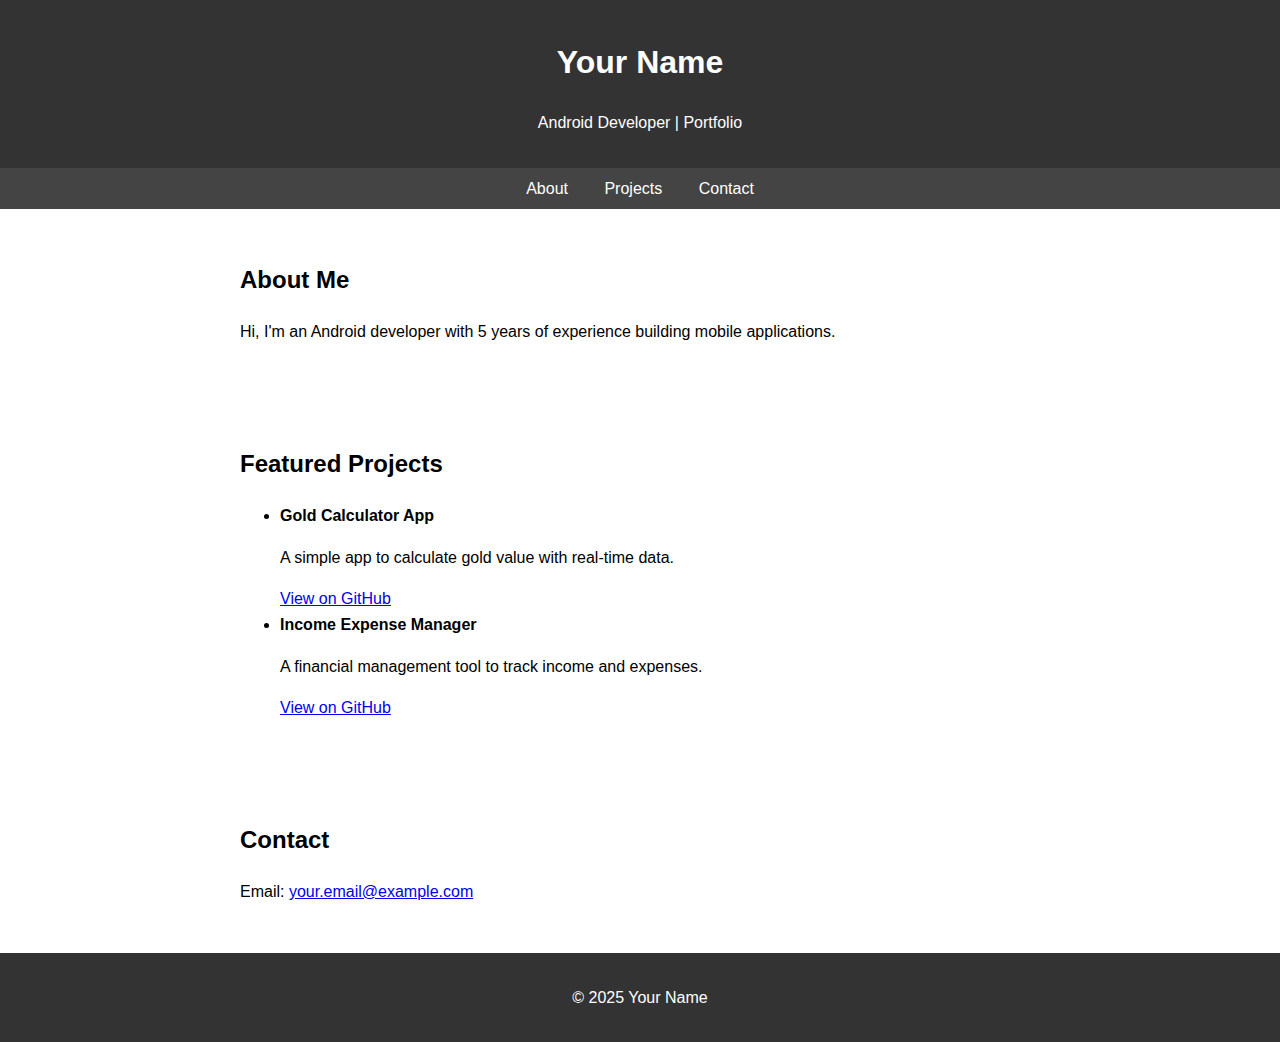
==== index.html @ 79ef38bd "init" ====
<!DOCTYPE html>
<html lang="en">
<head>
  <meta charset="UTF-8">
  <meta name="viewport" content="width=device-width, initial-scale=1.0">
  <title>Portfolio | Your Name</title>
  <link rel="stylesheet" href="styles.css">
  <style>
    body {
      font-family: Arial, sans-serif;
      margin: 0;
      padding: 0;
      line-height: 1.6;
    }
    header {
      background: #333;
      color: #fff;
      padding: 1rem 0;
      text-align: center;
    }
    nav {
      background: #444;
      color: #fff;
      text-align: center;
      padding: 0.5rem 0;
    }
    nav a {
      color: #fff;
      text-decoration: none;
      margin: 0 1rem;
    }
    section {
      padding: 2rem;
      max-width: 800px;
      margin: auto;
    }
    footer {
      text-align: center;
      padding: 1rem 0;
      background: #333;
      color: #fff;
    }
  </style>
</head>
<body>
  <header>
    <h1>Your Name</h1>
    <p>Android Developer | Portfolio</p>
  </header>
  <nav>
    <a href="#about">About</a>
    <a href="#projects">Projects</a>
    <a href="#contact">Contact</a>
  </nav>
  <section id="about">
    <h2>About Me</h2>
    <p>Hi, I'm an Android developer with 5 years of experience building mobile applications.</p>
  </section>
  <section id="projects">
    <h2>Featured Projects</h2>
    <ul>
      <li>
        <strong>Gold Calculator App</strong>
        <p>A simple app to calculate gold value with real-time data.</p>
        <a href="https://github.com/your-repo-link">View on GitHub</a>
      </li>
      <li>
        <strong>Income Expense Manager</strong>
        <p>A financial management tool to track income and expenses.</p>
        <a href="https://github.com/your-repo-link">View on GitHub</a>
      </li>
    </ul>
  </section>
  <section id="contact">
    <h2>Contact</h2>
    <p>Email: <a href="mailto:your.email@example.com">your.email@example.com</a></p>
  </section>
  <footer>
    <p>&copy; 2025 Your Name</p>
  </footer>
</body>
</html>
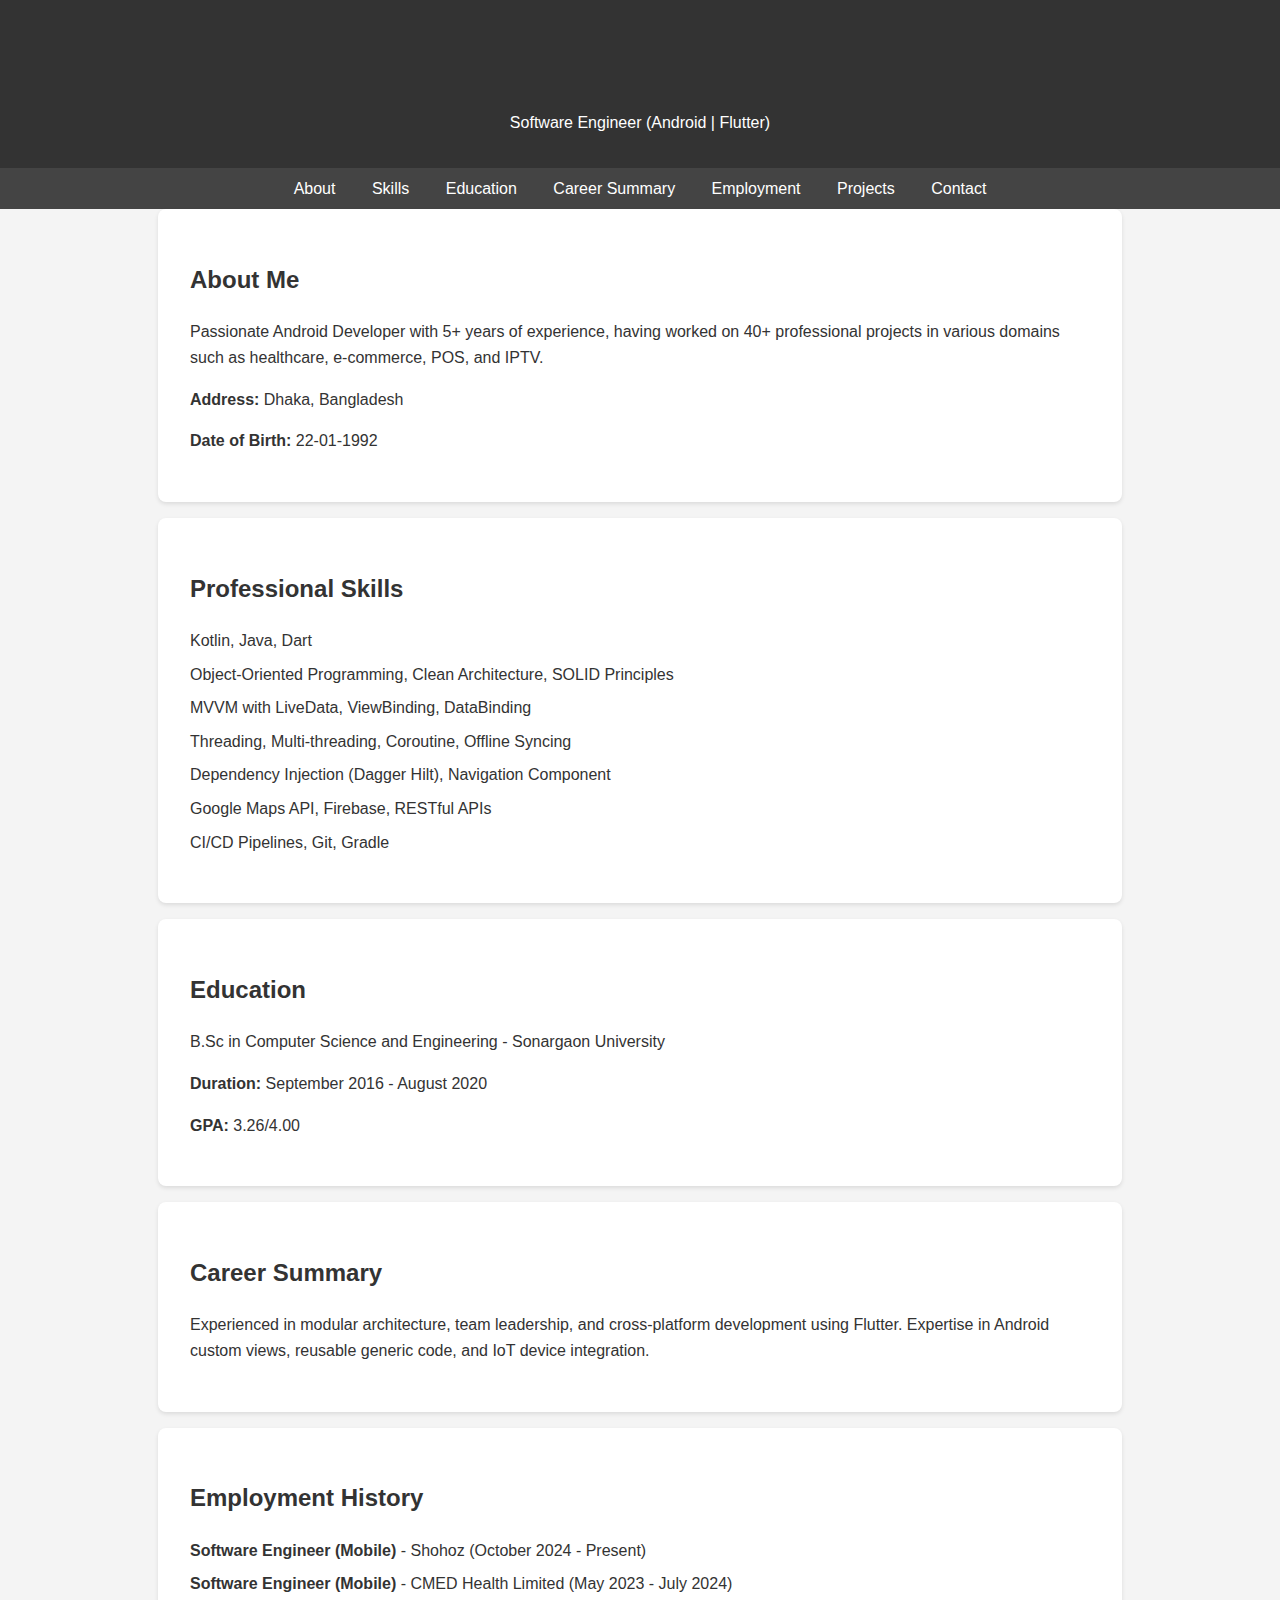
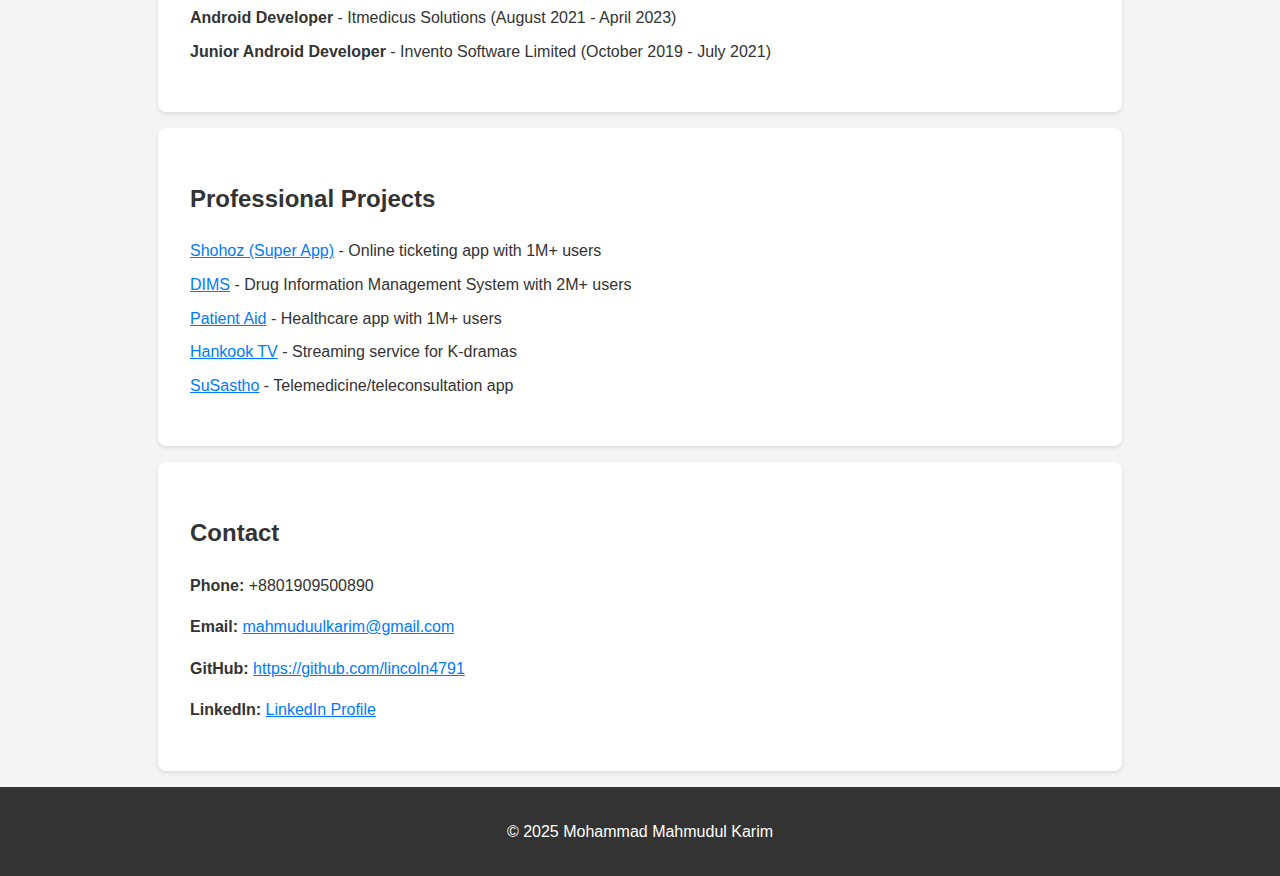
==== commit d1843c27: "init" ====
--- a/index.html
+++ b/index.html
@@ -3,14 +3,15 @@
 <head>
   <meta charset="UTF-8">
   <meta name="viewport" content="width=device-width, initial-scale=1.0">
-  <title>Portfolio | Your Name</title>
-  <link rel="stylesheet" href="styles.css">
+  <title>Portfolio - Mohammad Mahmudul Karim</title>
   <style>
     body {
       font-family: Arial, sans-serif;
       margin: 0;
       padding: 0;
       line-height: 1.6;
+      background-color: #f4f4f4;
+      color: #333;
     }
     header {
       background: #333;
@@ -31,8 +32,22 @@
     }
     section {
       padding: 2rem;
-      max-width: 800px;
+      max-width: 900px;
       margin: auto;
+      background: #fff;
+      margin-bottom: 1rem;
+      border-radius: 8px;
+      box-shadow: 0 2px 4px rgba(0, 0, 0, 0.1);
+    }
+    h1, h2, h3 {
+      color: #333;
+    }
+    ul {
+      list-style-type: none;
+      padding: 0;
+    }
+    ul li {
+      margin: 0.5rem 0;
     }
     footer {
       text-align: center;
@@ -40,43 +55,92 @@
       background: #333;
       color: #fff;
     }
+    a {
+      color: #007BFF;
+    }
+    a:hover {
+      text-decoration: underline;
+    }
   </style>
 </head>
 <body>
   <header>
-    <h1>Your Name</h1>
-    <p>Android Developer | Portfolio</p>
+    <h1>Mohammad Mahmudul Karim</h1>
+    <p>Software Engineer (Android | Flutter)</p>
   </header>
   <nav>
     <a href="#about">About</a>
+    <a href="#skills">Skills</a>
+    <a href="#education">Education</a>
+    <a href="#career-summary">Career Summary</a>
+    <a href="#employment">Employment</a>
     <a href="#projects">Projects</a>
     <a href="#contact">Contact</a>
   </nav>
+
   <section id="about">
     <h2>About Me</h2>
-    <p>Hi, I'm an Android developer with 5 years of experience building mobile applications.</p>
+    <p>Passionate Android Developer with 5+ years of experience, having worked on 40+ professional projects in various domains such as healthcare, e-commerce, POS, and IPTV.</p>
+    <p><strong>Address:</strong> Dhaka, Bangladesh</p>
+    <p><strong>Date of Birth:</strong> 22-01-1992</p>
   </section>
-  <section id="projects">
-    <h2>Featured Projects</h2>
+
+  <section id="skills">
+    <h2>Professional Skills</h2>
     <ul>
-      <li>
-        <strong>Gold Calculator App</strong>
-        <p>A simple app to calculate gold value with real-time data.</p>
-        <a href="https://github.com/your-repo-link">View on GitHub</a>
-      </li>
-      <li>
-        <strong>Income Expense Manager</strong>
-        <p>A financial management tool to track income and expenses.</p>
-        <a href="https://github.com/your-repo-link">View on GitHub</a>
-      </li>
+      <li>Kotlin, Java, Dart</li>
+      <li>Object-Oriented Programming, Clean Architecture, SOLID Principles</li>
+      <li>MVVM with LiveData, ViewBinding, DataBinding</li>
+      <li>Threading, Multi-threading, Coroutine, Offline Syncing</li>
+      <li>Dependency Injection (Dagger Hilt), Navigation Component</li>
+      <li>Google Maps API, Firebase, RESTful APIs</li>
+      <li>CI/CD Pipelines, Git, Gradle</li>
     </ul>
   </section>
+
+  <section id="education">
+    <h2>Education</h2>
+    <p>B.Sc in Computer Science and Engineering - Sonargaon University</p>
+    <p><strong>Duration:</strong> September 2016 - August 2020</p>
+    <p><strong>GPA:</strong> 3.26/4.00</p>
+  </section>
+
+  <section id="career-summary">
+    <h2>Career Summary</h2>
+    <p>Experienced in modular architecture, team leadership, and cross-platform development using Flutter. Expertise in Android custom views, reusable generic code, and IoT device integration.</p>
+  </section>
+
+  <section id="employment">
+    <h2>Employment History</h2>
+    <ul>
+      <li><strong>Software Engineer (Mobile)</strong> - Shohoz (October 2024 - Present)</li>
+      <li><strong>Software Engineer (Mobile)</strong> - CMED Health Limited (May 2023 - July 2024)</li>
+      <li><strong>Android Developer</strong> - Itmedicus Solutions (August 2021 - April 2023)</li>
+      <li><strong>Junior Android Developer</strong> - Invento Software Limited (October 2019 - July 2021)</li>
+    </ul>
+  </section>
+
+  <section id="projects">
+    <h2>Professional Projects</h2>
+    <ul>
+      <li><a href="https://play.google.com/store/apps/details?id=com.shohoz.rides" target="_blank">Shohoz (Super App)</a> - Online ticketing app with 1M+ users</li>
+      <li><a href="https://play.google.com/store/apps/details?id=com.twgbd.dims&hl=en&gl=US" target="_blank">DIMS</a> - Drug Information Management System with 2M+ users</li>
+      <li><a href="https://play.google.com/store/apps/details?id=com.itmedicus.patientaid&hl=en" target="_blank">Patient Aid</a> - Healthcare app with 1M+ users</li>
+      <li><a href="https://play.google.com/store/apps/details?id=com.koreatimes.hktv&hl=en" target="_blank">Hankook TV</a> - Streaming service for K-dramas</li>
+      <li><a href="https://play.google.com/store/apps/details?id=com.cmedhealth.android&hl=en&gl=US&pli=1" target="_blank">SuSastho</a> - Telemedicine/teleconsultation app</li>
+    </ul>
+  </section>
+
   <section id="contact">
     <h2>Contact</h2>
-    <p>Email: <a href="mailto:your.email@example.com">your.email@example.com</a></p>
+    <p><strong>Phone:</strong> +8801909500890</p>
+    <p><strong>Email:</strong> <a href="mailto:mahmuduulkarim@gmail.com">mahmuduulkarim@gmail.com</a></p>
+    <p><strong>GitHub:</strong> <a href="https://github.com/lincoln4791" target="_blank">https://github.com/lincoln4791</a></p>
+    <p><strong>LinkedIn:</strong> <a href="https://www.linkedin.com/in/mahmudul-karim-lincoln-9a2040125/" target="_blank">LinkedIn Profile</a></p>
   </section>
+
   <footer>
-    <p>&copy; 2025 Your Name</p>
+    <p>&copy; 2025 Mohammad Mahmudul Karim</p>
   </footer>
 </body>
 </html>
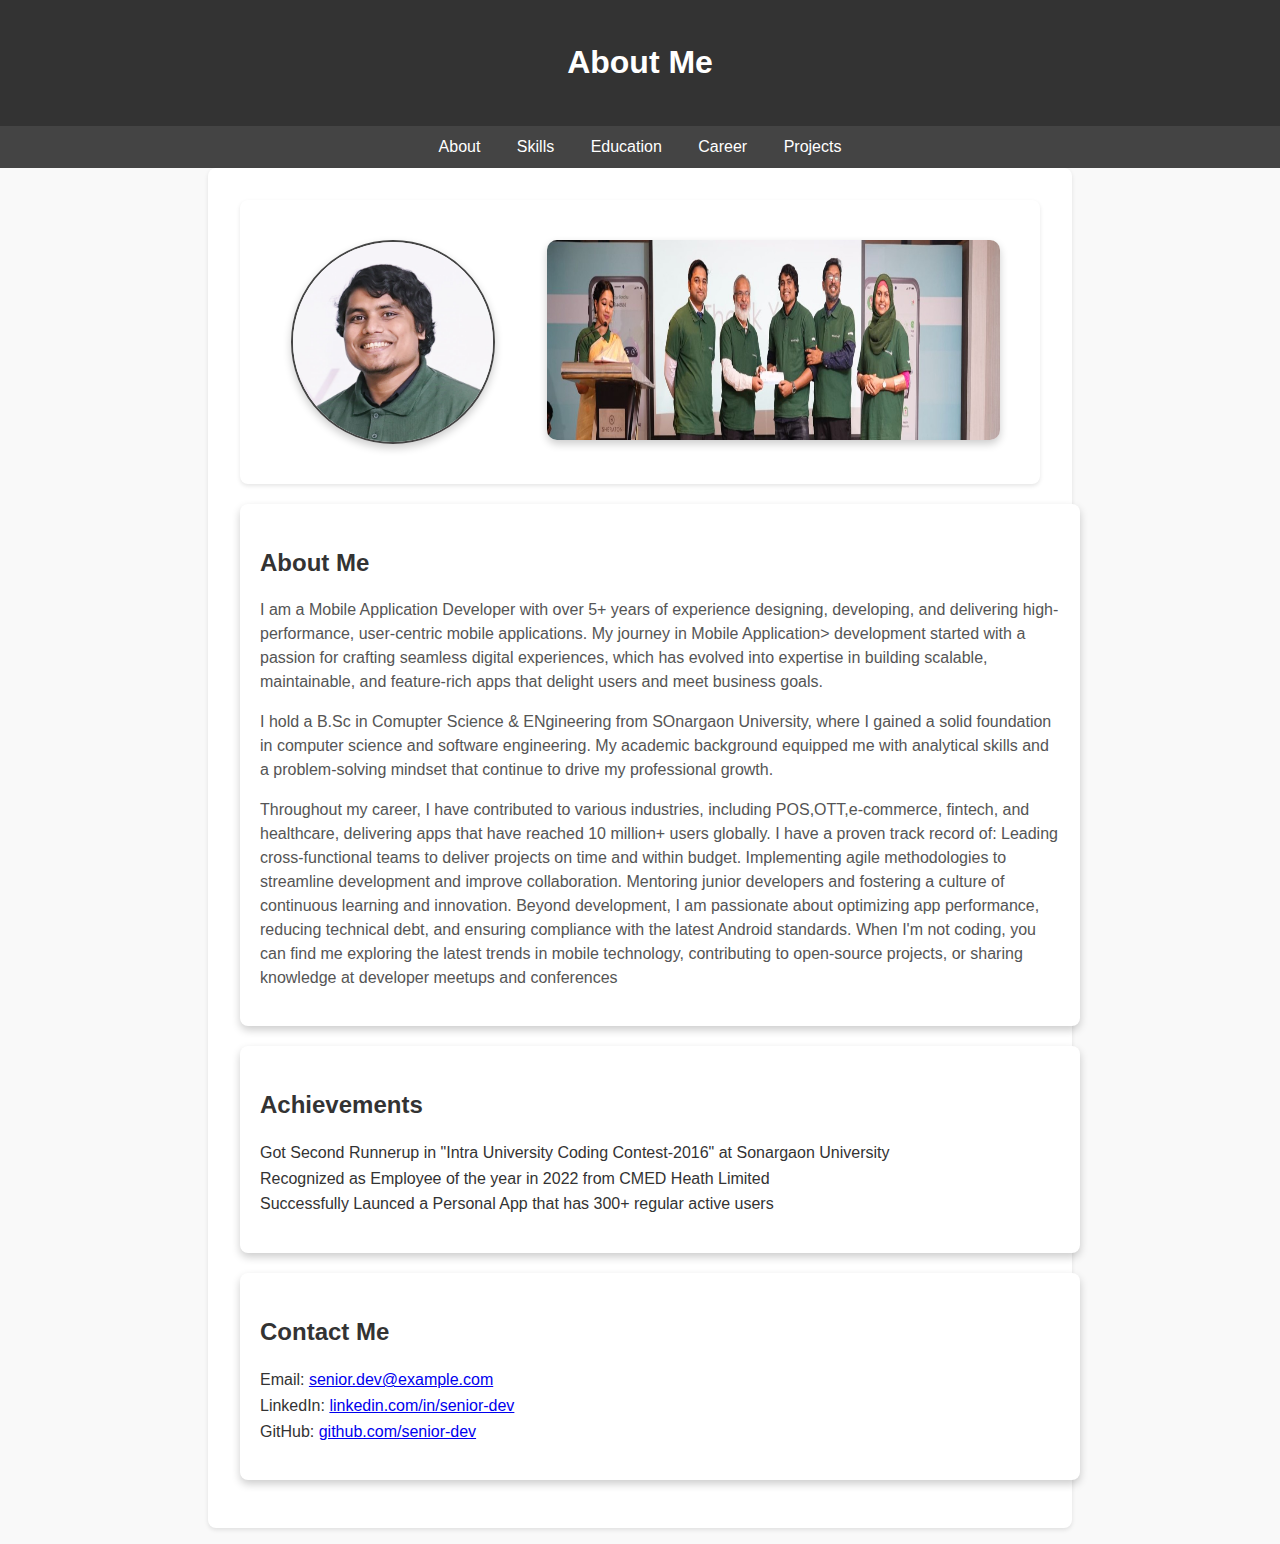
==== commit 55231cee: "initial wip" ====
--- a/index.html
+++ b/index.html
@@ -3,144 +3,200 @@
 <head>
   <meta charset="UTF-8">
   <meta name="viewport" content="width=device-width, initial-scale=1.0">
-  <title>Portfolio - Mohammad Mahmudul Karim</title>
+  <title>About Me</title>
+  <link rel="stylesheet" href="styles.css">
+</head>
+<body>
+  <header>
+    <h1>About Me</h1>
+  </header>
+  <nav>
+    <a href="index.html">About</a>
+    <a href="skills.html">Skills</a>
+    <a href="education.html">Education</a>
+    <a href="career-summary.html">Career</a>
+    <a href="projects.html">Projects</a>
+  </nav>
+  <section>
+    <section class="container">
+      <!-- Left: Profile Picture -->
+      <div class="profile-section">
+        <img src="profile.jpg" alt="Profile Picture of Mohammad Mahmudul Karim" class="profile-image">
+      </div>
+  
+      <!-- Right: Image Slider -->
+      <div class="slider-section">
+        <div class="slider" id="imageSlider">
+          <img src="slider1.jpg" alt="Photo 1" class="active">
+          <img src="slider2.jpg" alt="Photo 2">
+          <img src="slider3.jpg" alt="Photo 3">
+    
+        </div>
+      </div>
+    </section>
+      <!-- Bottom Content -->
+  <section class="bottom-content">
+    <h2>About Me</h2>
+    <p>
+      I am a Mobile Application Developer with over 5+ years of experience designing, developing, 
+      and delivering high-performance, user-centric mobile applications. My journey in Mobile Application> development 
+      started with a passion for crafting seamless digital experiences, 
+      which has evolved into expertise in building scalable, maintainable, 
+      and feature-rich apps that delight users and meet business goals.
+    </p>
+    <p>
+      I hold a B.Sc in Comupter Science & ENgineering from SOnargaon University, where I gained a solid 
+      foundation in computer science and software engineering. My academic background equipped me with
+      analytical skills and a problem-solving mindset that continue to drive my professional growth.
+    </p>
+
+    <p>
+      Throughout my career, I have contributed to various industries, including POS,OTT,e-commerce, 
+      fintech, and healthcare, delivering apps that have reached 10 million+ users globally. 
+      I have a proven track record of:
+
+      Leading cross-functional teams to deliver projects on time and within budget.
+      Implementing agile methodologies to streamline development and improve collaboration.
+      Mentoring junior developers and fostering a culture of continuous learning and innovation.
+      Beyond development, I am passionate about optimizing app performance, reducing technical debt, and ensuring compliance with the latest Android standards.
+      
+      When I'm not coding, you can find me exploring the latest trends in mobile technology, 
+      contributing to open-source projects, or sharing knowledge at developer meetups and conferences
+    </p>
+  </section>
+
+  <section class="bottom-content">
+    <h2>Achievements</h2>
+    <ul>
+      <li>Got Second Runnerup in "Intra University Coding Contest-2016" at Sonargaon University</li>
+      <li>Recognized as Employee of the year in 2022 from CMED Heath Limited </li>
+      <li>Successfully Launced a Personal App that has 300+ regular active users</li>
+    </ul>
+  </section>
+  <section class="bottom-content">
+    <h2>Contact Me</h2>
+    <ul>
+      <li>Email: <a href="mahmuduulkarim@gmail.com">senior.dev@example.com</a></li>
+      <li>LinkedIn: <a href="https://www.linkedin.com/in/mahmudul-karim-lincoln-9a2040125/" target="_blank">linkedin.com/in/senior-dev</a></li>
+      <li>GitHub: <a href="https://github.com/lincoln4791" target="_blank">github.com/senior-dev</a></li>
+    </ul>
+  </section>
+
+  <script>
+    let currentIndex = 0;
+    const images = document.querySelectorAll('#imageSlider img');
+    const totalImages = images.length;
+
+    function updateSlider() {
+      images.forEach((img, index) => {
+        img.classList.remove('active', 'prev');
+        if (index === currentIndex) {
+          img.classList.add('active');
+        } else if (index === (currentIndex - 1 + totalImages) % totalImages) {
+          img.classList.add('prev');
+        }
+      });
+    }
+
+    function startSlider() {
+      setInterval(() => {
+        currentIndex = (currentIndex + 1) % totalImages;
+        updateSlider();
+      }, 2000); // Change slide every 3 seconds
+    }
+
+    document.addEventListener('DOMContentLoaded', () => {
+      updateSlider();
+      startSlider();
+    });
+  </script>
+  </section>
+  
   <style>
     body {
       font-family: Arial, sans-serif;
       margin: 0;
       padding: 0;
-      line-height: 1.6;
-      background-color: #f4f4f4;
-      color: #333;
-    }
-    header {
-      background: #333;
-      color: #fff;
-      padding: 1rem 0;
-      text-align: center;
-    }
-    nav {
-      background: #444;
-      color: #fff;
-      text-align: center;
-      padding: 0.5rem 0;
-    }
-    nav a {
-      color: #fff;
-      text-decoration: none;
-      margin: 0 1rem;
-    }
-    section {
-      padding: 2rem;
-      max-width: 900px;
-      margin: auto;
-      background: #fff;
-      margin-bottom: 1rem;
-      border-radius: 8px;
-      box-shadow: 0 2px 4px rgba(0, 0, 0, 0.1);
-    }
-    h1, h2, h3 {
-      color: #333;
-    }
-    ul {
-      list-style-type: none;
-      padding: 0;
-    }
-    ul li {
-      margin: 0.5rem 0;
-    }
-    footer {
-      text-align: center;
-      padding: 1rem 0;
-      background: #333;
-      color: #fff;
-    }
-    a {
-      color: #007BFF;
-    }
-    a:hover {
-      text-decoration: underline;
+      background-color: #f9f9f9;
+    }
+
+    .container {
+      display: flex;
+      flex-wrap: wrap;
+      justify-content: center;
+      padding: 20px;
+    }
+
+    .profile-section {
+      flex: 1;
+      max-width: 300px;
+      display: flex;
+      align-items: center;
+      justify-content: center;
+      padding: 20px;
+    }
+
+    .profile-image {
+      width: 200px;
+      height: 200px;
+      border-radius: 50%;
+      object-fit: cover;
+      box-shadow: 0 4px 8px rgba(0, 0, 0, 0.2);
+    }
+
+    .slider-section {
+      flex: 2;
+      max-width: 500px;
+      padding: 20px;
+      position: relative;
+    }
+
+    .slider {
+      position: relative;
+      width: 100%;
+      height: 200px;
+      overflow: hidden;
+      border-radius: 10px;
+      box-shadow: 0 4px 8px rgba(0, 0, 0, 0.2);
+    }
+
+    .slider img {
+      width: 100%;
+      height: 100%;
+      position: absolute;
+      top: 0;
+      right: 100%;
+      transition: left 1s ease-in-out;
+    }
+
+    .slider img.active {
+      left: 0;
+    }
+
+    .slider img.prev {
+      left: 100%;
+    }
+
+    .bottom-content {
+      width: 100%;
+      text-align: left;
+      padding: 20px;
+      background-color: #fff;
+      box-shadow: 0 4px 8px rgba(0, 0, 0, 0.2);
+      margin-top: 20px;
+    }
+
+    .bottom-content h2 {
+      font-size: 1.5em;
+      margin-bottom: 10px;
+    }
+
+    .bottom-content p {
+      font-size: 1em;
+      line-height: 1.5;
+      color: #555;
     }
   </style>
-</head>
-<body>
-  <header>
-    <h1>Mohammad Mahmudul Karim</h1>
-    <p>Software Engineer (Android | Flutter)</p>
-  </header>
-  <nav>
-    <a href="#about">About</a>
-    <a href="#skills">Skills</a>
-    <a href="#education">Education</a>
-    <a href="#career-summary">Career Summary</a>
-    <a href="#employment">Employment</a>
-    <a href="#projects">Projects</a>
-    <a href="#contact">Contact</a>
-  </nav>
-
-  <section id="about">
-    <h2>About Me</h2>
-    <p>Passionate Android Developer with 5+ years of experience, having worked on 40+ professional projects in various domains such as healthcare, e-commerce, POS, and IPTV.</p>
-    <p><strong>Address:</strong> Dhaka, Bangladesh</p>
-    <p><strong>Date of Birth:</strong> 22-01-1992</p>
-  </section>
-
-  <section id="skills">
-    <h2>Professional Skills</h2>
-    <ul>
-      <li>Kotlin, Java, Dart</li>
-      <li>Object-Oriented Programming, Clean Architecture, SOLID Principles</li>
-      <li>MVVM with LiveData, ViewBinding, DataBinding</li>
-      <li>Threading, Multi-threading, Coroutine, Offline Syncing</li>
-      <li>Dependency Injection (Dagger Hilt), Navigation Component</li>
-      <li>Google Maps API, Firebase, RESTful APIs</li>
-      <li>CI/CD Pipelines, Git, Gradle</li>
-    </ul>
-  </section>
-
-  <section id="education">
-    <h2>Education</h2>
-    <p>B.Sc in Computer Science and Engineering - Sonargaon University</p>
-    <p><strong>Duration:</strong> September 2016 - August 2020</p>
-    <p><strong>GPA:</strong> 3.26/4.00</p>
-  </section>
-
-  <section id="career-summary">
-    <h2>Career Summary</h2>
-    <p>Experienced in modular architecture, team leadership, and cross-platform development using Flutter. Expertise in Android custom views, reusable generic code, and IoT device integration.</p>
-  </section>
-
-  <section id="employment">
-    <h2>Employment History</h2>
-    <ul>
-      <li><strong>Software Engineer (Mobile)</strong> - Shohoz (October 2024 - Present)</li>
-      <li><strong>Software Engineer (Mobile)</strong> - CMED Health Limited (May 2023 - July 2024)</li>
-      <li><strong>Android Developer</strong> - Itmedicus Solutions (August 2021 - April 2023)</li>
-      <li><strong>Junior Android Developer</strong> - Invento Software Limited (October 2019 - July 2021)</li>
-    </ul>
-  </section>
-
-  <section id="projects">
-    <h2>Professional Projects</h2>
-    <ul>
-      <li><a href="https://play.google.com/store/apps/details?id=com.shohoz.rides" target="_blank">Shohoz (Super App)</a> - Online ticketing app with 1M+ users</li>
-      <li><a href="https://play.google.com/store/apps/details?id=com.twgbd.dims&hl=en&gl=US" target="_blank">DIMS</a> - Drug Information Management System with 2M+ users</li>
-      <li><a href="https://play.google.com/store/apps/details?id=com.itmedicus.patientaid&hl=en" target="_blank">Patient Aid</a> - Healthcare app with 1M+ users</li>
-      <li><a href="https://play.google.com/store/apps/details?id=com.koreatimes.hktv&hl=en" target="_blank">Hankook TV</a> - Streaming service for K-dramas</li>
-      <li><a href="https://play.google.com/store/apps/details?id=com.cmedhealth.android&hl=en&gl=US&pli=1" target="_blank">SuSastho</a> - Telemedicine/teleconsultation app</li>
-    </ul>
-  </section>
-
-  <section id="contact">
-    <h2>Contact</h2>
-    <p><strong>Phone:</strong> +8801909500890</p>
-    <p><strong>Email:</strong> <a href="mailto:mahmuduulkarim@gmail.com">mahmuduulkarim@gmail.com</a></p>
-    <p><strong>GitHub:</strong> <a href="https://github.com/lincoln4791" target="_blank">https://github.com/lincoln4791</a></p>
-    <p><strong>LinkedIn:</strong> <a href="https://www.linkedin.com/in/mahmudul-karim-lincoln-9a2040125/" target="_blank">LinkedIn Profile</a></p>
-  </section>
-
-  <footer>
-    <p>&copy; 2025 Mohammad Mahmudul Karim</p>
-  </footer>
+
 </body>
 </html>
--- a/styles.css
+++ b/styles.css
@@ -0,0 +1,258 @@
+body {
+  font-family: Arial, sans-serif;
+  margin: 0;
+  padding: 0;
+  line-height: 1.6;
+  background-color: #f4f4f4;
+  color: #333;
+}
+header {
+  background: #333;
+  color: #fff;
+  padding: 1rem 0;
+  text-align: center;
+}
+nav {
+  background: #444;
+  text-align: center;
+  padding: 0.5rem 0;
+}
+nav a {
+  color: #fff;
+  text-decoration: none;
+  margin: 0 1rem;
+}
+nav a:hover {
+  text-decoration: underline;
+}
+section {
+  padding: 2rem;
+  max-width: 800px;
+  margin: auto;
+  background: #fff;
+  margin-bottom: 1rem;
+  border-radius: 8px;
+  box-shadow: 0 2px 4px rgba(0, 0, 0, 0.1);
+}
+/* About Section */
+.about-section {
+  display: flex;
+  align-items: center;
+  justify-content: center;
+  flex-wrap: wrap;
+  text-align: center;
+  gap: 1rem;
+}
+
+.profile-image {
+  max-width: 200px; /* Limits the width */
+  max-height: 200px; /* Limits the height */
+  width: 200px; /* Maintains aspect ratio */
+  height: 200px; /* Maintains aspect ratio */
+  border-radius: 50%; /* Circular image */
+  border: 2px solid #444; /* Optional border */
+  box-shadow: 0 2px 4px rgba(0, 0, 0, 0.1); /* Optional shadow */
+}
+
+.about-section {
+  display: flex;
+  flex-direction: column;
+  align-items: center;
+  margin: 20px;
+  padding: 20px;
+  background-color: #f9f9f9;
+  border-radius: 10px;
+  box-shadow: 0 4px 8px rgba(0, 0, 0, 0.1);
+}
+
+.profile-container {
+  display: flex;
+  align-items: center;
+  gap: 20px;
+}
+
+.profile-image {
+  border-radius: 50%;
+  width: 150px;
+  height: 150px;
+  object-fit: cover;
+}
+
+.profile-content {
+  max-width: 600px;
+}
+
+.highlights ul {
+  list-style-type: none;
+  padding: 0;
+}
+
+.highlights li {
+  margin: 10px 0;
+}
+
+.contact-details a, .social-media a {
+  color: #0073e6;
+  text-decoration: none;
+}
+
+.contact-details a:hover, .social-media a:hover {
+  text-decoration: underline;
+}
+
+.social-media p {
+  margin: 0;
+}
+
+section ul {
+  list-style-type: none;
+  padding: 0;
+}
+
+.portfolio-item {
+  display: flex;
+  align-items: center;
+  margin-bottom: 20px;
+}
+
+.portfolio-item a {
+  display: flex;
+  align-items: center;
+  text-decoration: none;
+  color: #000;
+}
+
+.portfolio-item img.app-icon {
+  width: 50px;
+  height: 50px;
+  margin-right: 15px;
+  border-radius: 8px; /* Optional for rounded corners */
+  object-fit: cover;
+}
+
+.portfolio-item span {
+  font-size: 16px;
+  line-height: 1.5; /* Optional for better readability */
+}
+
+.portfolio-item a:hover {
+  text-decoration: underline;
+  color: #007BFF; /* Optional hover effect */
+}
+
+.company-title {
+  color: #646566; /* Example: Set to a blue shade */
+  font-size: 1.5rem; /* Adjust font size if necessary */
+  font-weight: bold; /* Make the text bold */
+  margin-bottom: 10px; /* Add spacing between the title and content */
+}
+
+.styled-list {
+  list-style-type: disc; /* Use a filled circle for bullet points */
+  margin-left: 20px; /* Add indentation for the list */
+  padding-left: 10px; /* Add padding for better spacing */
+}
+
+.styled-list li {
+  margin-bottom: 10px; /* Add space between each list item */
+  font-size: 1rem; /* Adjust font size for readability */
+  line-height: 1.5; /* Increase line height for better spacing */
+}
+.portfolio-item {
+  margin-bottom: 20px;
+}
+
+.app-icon {
+  width: 60px;
+  height: 60px;
+  margin-right: 10px;
+  vertical-align: middle;
+}
+
+.item-details {
+  display: flex;
+  flex-wrap: wrap;
+  gap: 20px;
+  margin-top: 10px;
+}
+
+.item-details span {
+  flex: 1;
+  min-width: 200px;
+}
+
+section ul {
+  list-style: none;
+  padding: 0;
+}
+
+.portfolio-item {
+  margin-bottom: 20px;
+}
+
+.item-header {
+  display: flex;
+  align-items: center;
+  gap: 10px;
+  margin-bottom: 10px;
+}
+
+.app-icon {
+  width: 50px;
+  height: 50px;
+  border-radius: 5px;
+}
+
+.company-title {
+  margin-top: 20px;
+  font-size: 18px;
+  color: #333;
+}
+
+.item-content {
+  margin-left: 60px; /* Aligns content under the title and image */
+}
+
+  /* Flexbox for item layout */
+  .portfolio-item {
+    display: flex;
+    align-items: center;
+    margin-bottom: 20px;
+  }
+
+  .item-header {
+    display: flex;
+    align-items: flex-start;
+  }
+
+  /* Style for the image */
+  .app-icon {
+    width: 50px; /* adjust size as needed */
+    height: 50px; /* adjust size as needed */
+    margin-right: 20px;
+  }
+
+  /* Container for the title and content */
+  .title-container {
+    display: flex;
+    flex-direction: column;
+  }
+
+  /* Style for the title and content */
+  .item-content {
+    margin-top: 10px;
+  }
+
+  .item-content p {
+    margin: 5px 0;
+  }
+
+  /* Additional styling for the overall section */
+  .company-title {
+    font-size: 1.5em;
+    margin-bottom: 10px;
+  }
+  
+
+
+
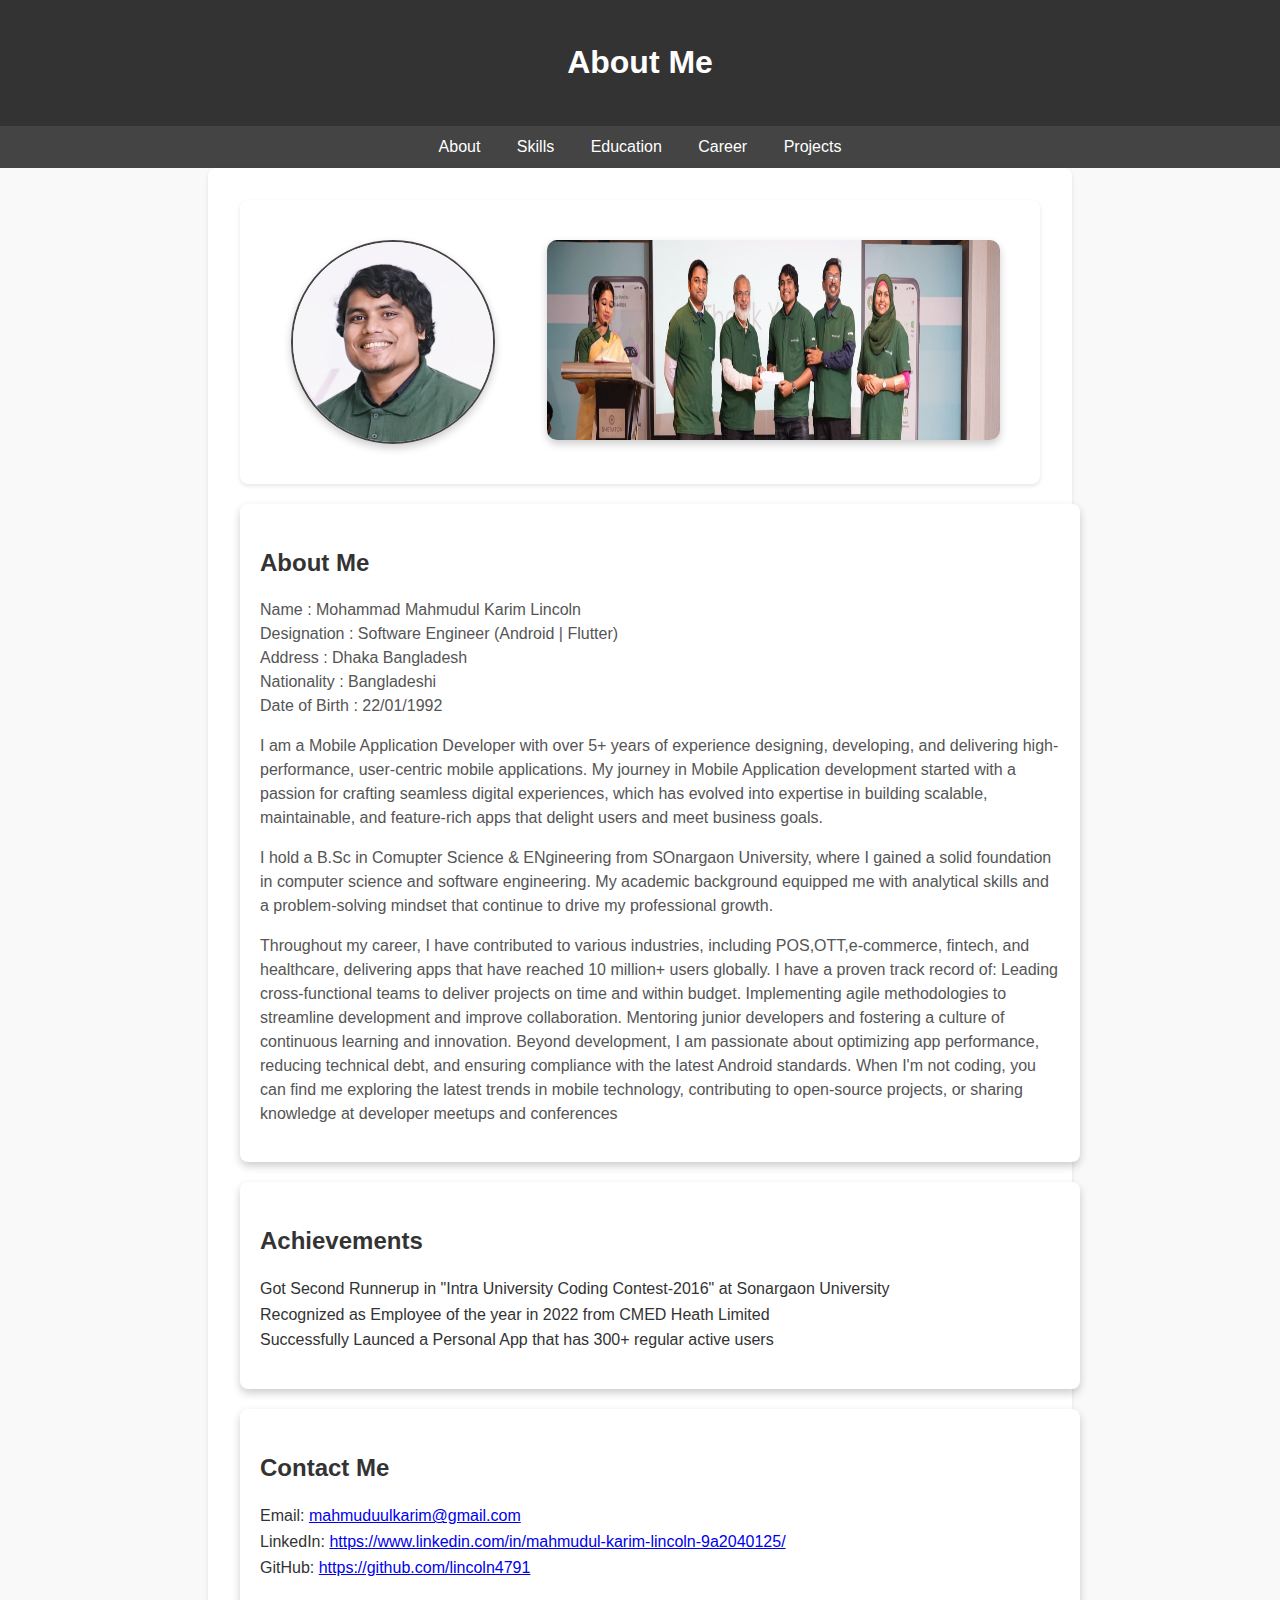
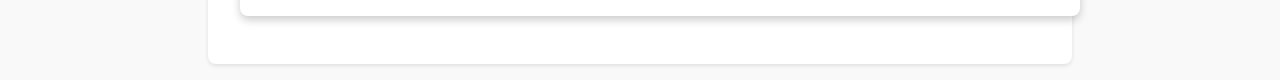
==== commit 47009618: "initial wip" ====
--- a/index.html
+++ b/index.html
@@ -38,8 +38,18 @@
   <section class="bottom-content">
     <h2>About Me</h2>
     <p>
+      Name : Mohammad Mahmudul Karim Lincoln<br>
+      Designation : Software Engineer (Android | Flutter)<br>
+      Address : Dhaka Bangladesh<br>
+      Nationality : Bangladeshi<br>
+      Date of Birth : 22/01/1992<br>
+    </p>
+    <p>
+     
+    </p>
+    <p>
       I am a Mobile Application Developer with over 5+ years of experience designing, developing, 
-      and delivering high-performance, user-centric mobile applications. My journey in Mobile Application> development 
+      and delivering high-performance, user-centric mobile applications. My journey in Mobile Application development 
       started with a passion for crafting seamless digital experiences, 
       which has evolved into expertise in building scalable, maintainable, 
       and feature-rich apps that delight users and meet business goals.
@@ -76,9 +86,9 @@
   <section class="bottom-content">
     <h2>Contact Me</h2>
     <ul>
-      <li>Email: <a href="mahmuduulkarim@gmail.com">senior.dev@example.com</a></li>
-      <li>LinkedIn: <a href="https://www.linkedin.com/in/mahmudul-karim-lincoln-9a2040125/" target="_blank">linkedin.com/in/senior-dev</a></li>
-      <li>GitHub: <a href="https://github.com/lincoln4791" target="_blank">github.com/senior-dev</a></li>
+      <li>Email: <a href="mailto:mahmuduulkarim@gmail.com">mahmuduulkarim@gmail.com</a></li>
+      <li>LinkedIn: <a href="https://www.linkedin.com/in/mahmudul-karim-lincoln-9a2040125/" target="_blank">https://www.linkedin.com/in/mahmudul-karim-lincoln-9a2040125/</a></li>
+      <li>GitHub: <a href="https://github.com/lincoln4791" target="_blank">https://github.com/lincoln4791</a></li>
     </ul>
   </section>
 
